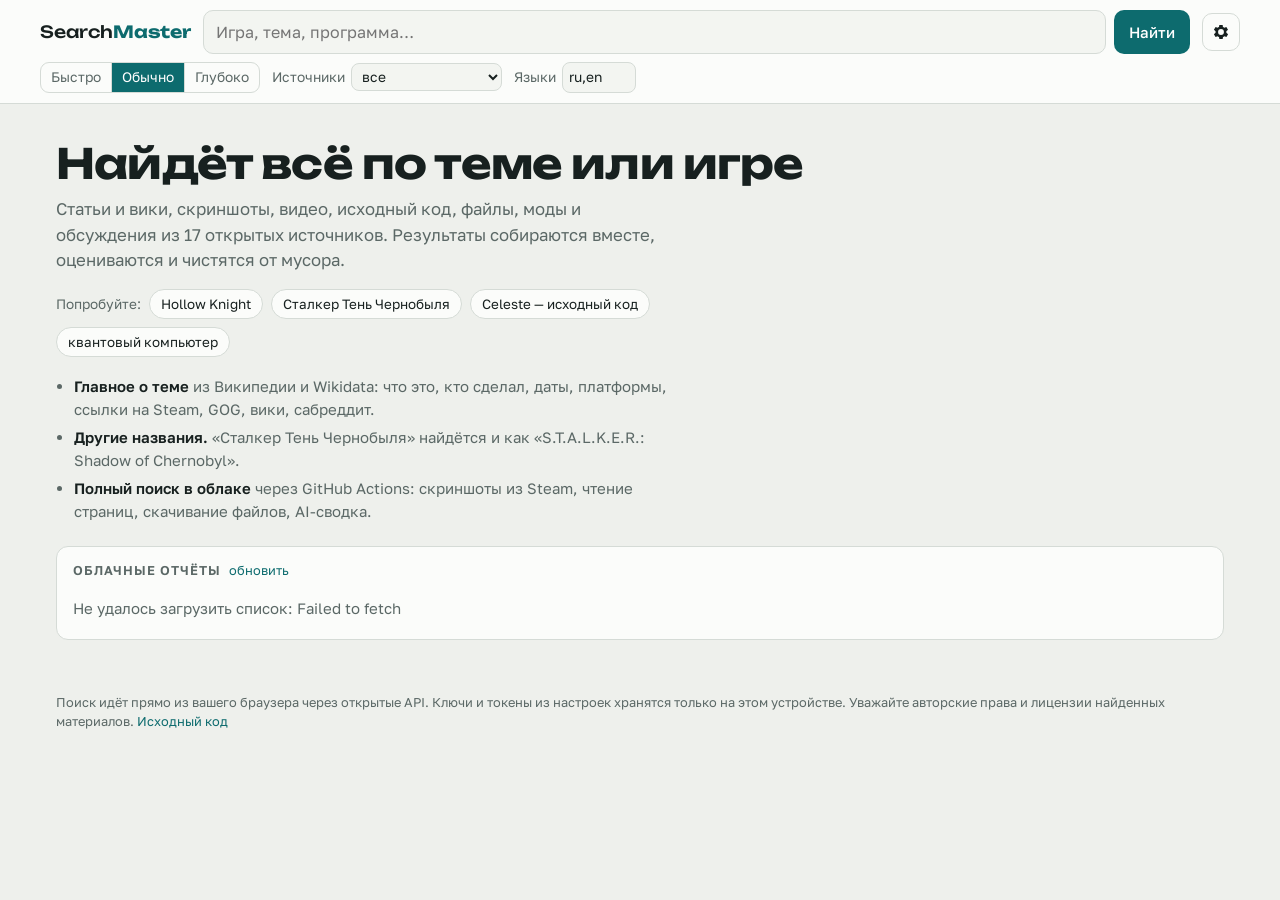
==== web/index.html @ d9faf81f "Add web app on GitHub Pages: search by link from phone or PC web/ is a static app published by .gith" ====
<!doctype html>
<html lang="ru">
<head>
<meta charset="utf-8">
<meta name="viewport" content="width=device-width, initial-scale=1, viewport-fit=cover">
<title>SearchMaster</title>
<meta name="description" content="Ищет всё по теме или игре: статьи, вики, скриншоты, видео, исходный код, файлы, моды и обсуждения.">
<meta name="theme-color" content="#0d6b6e">
<link rel="manifest" href="manifest.webmanifest">
<link rel="icon" href="icon.svg" type="image/svg+xml">
<link rel="apple-touch-icon" href="icon-192.png">
<link rel="preconnect" href="https://fonts.googleapis.com">
<link rel="preconnect" href="https://fonts.gstatic.com" crossorigin>
<link rel="stylesheet" href="https://fonts.googleapis.com/css2?family=Golos+Text:wght@400;500;600&family=JetBrains+Mono:wght@400;500&family=Unbounded:wght@500;700&display=swap">
<link rel="stylesheet" href="style.css">
</head>
<body>
<div class="progress" id="progress" hidden><span></span></div>

<header class="topbar">
  <div class="topbar-inner">
    <a class="brand" href="./" aria-label="SearchMaster — на главную">Search<b>Master</b></a>
    <form class="searchbar" id="searchForm" role="search">
      <label class="visually-hidden" for="q">Что искать</label>
      <input id="q" name="q" type="search" placeholder="Игра, тема, программа…" autocomplete="off" enterkeyhint="search" required>
      <button type="submit" class="btn btn-primary" id="goBtn">Найти</button>
    </form>
    <button class="btn btn-ghost icon-btn" id="settingsBtn" type="button" aria-label="Настройки" title="Настройки">
      <svg viewBox="0 0 24 24" width="20" height="20" aria-hidden="true"><path fill="currentColor" d="M19.4 13a7.6 7.6 0 0 0 0-2l2-1.6-2-3.4-2.4 1a7.4 7.4 0 0 0-1.7-1L15 3.5h-4l-.4 2.5a7.4 7.4 0 0 0-1.7 1l-2.4-1-2 3.4 2 1.6a7.6 7.6 0 0 0 0 2l-2 1.6 2 3.4 2.4-1c.5.4 1.1.8 1.7 1l.4 2.5h4l.4-2.5c.6-.2 1.2-.6 1.7-1l2.4 1 2-3.4-2-1.6ZM13 15.5a3.5 3.5 0 1 1 0-7 3.5 3.5 0 0 1 0 7Z" transform="translate(-1 0)"/></svg>
    </button>
  </div>
  <div class="options" id="options">
    <div class="seg" role="radiogroup" aria-label="Глубина поиска">
      <label><input type="radio" name="mode" value="quick" id="modeQuick"><span>Быстро</span></label>
      <label><input type="radio" name="mode" value="normal" id="modeNormal" checked><span>Обычно</span></label>
      <label><input type="radio" name="mode" value="deep" id="modeDeep"><span>Глубоко</span></label>
    </div>
    <label class="opt">Источники
      <select id="preset">
        <option value="all">все</option>
        <option value="game">для игр</option>
        <option value="code">код</option>
        <option value="media">картинки и видео</option>
        <option value="text">тексты</option>
      </select>
    </label>
    <label class="opt">Языки <input id="langs" value="ru,en" size="6" spellcheck="false"></label>
  </div>
</header>

<main class="page">
  <section class="hero" id="hero">
    <h1>Найдёт всё по теме или игре</h1>
    <p class="lead">Статьи и вики, скриншоты, видео, исходный код, файлы, моды и обсуждения из 17 открытых источников. Результаты собираются вместе, оцениваются и чистятся от мусора.</p>
    <div class="examples" id="examples">
      <span class="label">Попробуйте:</span>
      <button type="button" class="chip" data-q="Hollow Knight">Hollow Knight</button>
      <button type="button" class="chip" data-q="Сталкер Тень Чернобыля">Сталкер Тень Чернобыля</button>
      <button type="button" class="chip" data-q="Celeste" data-preset="code">Celeste — исходный код</button>
      <button type="button" class="chip" data-q="квантовый компьютер" data-preset="text">квантовый компьютер</button>
    </div>
    <ul class="features">
      <li><b>Главное о теме</b> из Википедии и Wikidata: что это, кто сделал, даты, платформы, ссылки на Steam, GOG, вики, сабреддит.</li>
      <li><b>Другие названия.</b> «Сталкер Тень Чернобыля» найдётся и как «S.T.A.L.K.E.R.: Shadow of Chernobyl».</li>
      <li><b>Полный поиск в облаке</b> через GitHub Actions: скриншоты из Steam, чтение страниц, скачивание файлов, AI-сводка.</li>
    </ul>
  </section>

  <section class="report-banner" id="reportBanner" hidden></section>

  <div class="layout" id="layout" hidden>
    <div class="col-main">
      <section class="subject" id="subject" hidden></section>
      <section class="panel ai" id="ai" hidden>
        <h2>AI-анализ</h2>
        <div id="aiBody" class="md"></div>
      </section>
      <section class="terms" id="termsBox" hidden>
        <h2 class="mini">Связанные темы <span class="hint">нажмите, чтобы уточнить поиск</span></h2>
        <div class="chips" id="terms"></div>
      </section>
      <div class="results-head">
        <nav class="tabs" id="tabs" aria-label="Категории"></nav>
        <div class="filters">
          <label class="visually-hidden" for="filter">Фильтр</label>
          <input id="filter" type="search" placeholder="Фильтр по найденному">
          <label class="check"><input type="checkbox" id="showAll"> нерелевантные</label>
        </div>
      </div>
      <section id="results" class="results" aria-live="polite"></section>
    </div>

    <aside class="col-side">
      <section class="panel" id="sourcesPanel">
        <h2 class="mini">Источники <span class="mono" id="sourcesSummary"></span></h2>
        <ul class="sources" id="sources"></ul>
        <div class="export" id="exportBox">
          <button class="btn btn-ghost small" type="button" id="shareBtn">Ссылка на поиск</button>
          <button class="btn btn-ghost small" type="button" id="jsonBtn">JSON</button>
          <button class="btn btn-ghost small" type="button" id="csvBtn">CSV</button>
        </div>
      </section>
      <section class="panel cloud" id="cloud">
        <h2 class="mini">Полный поиск в облаке</h2>
        <p class="small-text">GitHub Actions сделает всё, что не умеет браузер: официальные скриншоты и трейлеры Steam, чтение найденных страниц, скачивание файлов и исходников, AI-сводку. Занимает 1–5 минут.</p>
        <div class="cloud-opts">
          <label class="check"><input type="checkbox" id="cloudDownload" checked> скачивать файлы</label>
          <label class="opt">ZIP исходников
            <select id="cloudZips"><option>0</option><option>3</option><option>5</option><option>10</option></select>
          </label>
        </div>
        <button class="btn btn-primary wide" type="button" id="cloudBtn">Запустить полный поиск</button>
        <div id="cloudStatus" class="cloud-status" aria-live="polite"></div>
      </section>
    </aside>
  </div>

  <section class="panel history" id="historyBox">
    <h2 class="mini">Облачные отчёты <button class="link-btn" type="button" id="historyReload">обновить</button></h2>
    <ul id="history" class="history-list"><li class="muted">Загружаю…</li></ul>
  </section>
</main>

<footer class="foot">
  <p>Поиск идёт прямо из вашего браузера через открытые API. Ключи и токены из настроек хранятся только на этом устройстве.
  Уважайте авторские права и лицензии найденных материалов. <a id="repoLink" href="https://github.com/AbyzeR-1337/SearchMaster" target="_blank" rel="noopener">Исходный код</a></p>
</footer>

<dialog id="settings" class="dialog">
  <form method="dialog" id="settingsForm">
    <h2>Настройки</h2>
    <p class="small-text">Всё необязательно. Без ключей работает 15 источников. Значения сохраняются только в этом браузере.</p>
    <fieldset>
      <legend>Облачный поиск (GitHub)</legend>
      <label>Репозиторий <input id="setRepo" placeholder="владелец/репозиторий" spellcheck="false"></label>
      <label>GitHub-токен <input id="setToken" type="password" autocomplete="off" spellcheck="false" placeholder="github_pat_…"></label>
      <p class="small-text">Нужен, чтобы запускать облачный поиск прямо отсюда и искать по коду на GitHub.
        <a href="https://github.com/settings/personal-access-tokens/new" target="_blank" rel="noopener">Создать токен</a>:
        Fine-grained, доступ только к репозиторию SearchMaster, права <b>Actions: Read and write</b>.
        Без токена облачный поиск запускается через issue на GitHub.</p>
    </fieldset>
    <fieldset>
      <legend>Дополнительные источники</legend>
      <label>YouTube API key <input id="setYoutube" type="password" autocomplete="off" spellcheck="false"></label>
      <label>Google API key <input id="setGoogleKey" type="password" autocomplete="off" spellcheck="false"></label>
      <label>Google Search engine ID (cx) <input id="setGoogleCx" autocomplete="off" spellcheck="false"></label>
      <p class="small-text">Google Programmable Search с настройкой «искать во всём интернете» даёт поиск по всему вебу и картинкам.</p>
    </fieldset>
    <div class="dialog-actions">
      <button class="btn btn-ghost" type="button" id="clearSettings">Стереть всё</button>
      <button class="btn btn-ghost" value="cancel" formnovalidate>Отмена</button>
      <button class="btn btn-primary" value="save" id="saveSettings">Сохранить</button>
    </div>
  </form>
</dialog>

<div class="lightbox" id="lightbox" hidden>
  <button class="lb-close" type="button" id="lbClose" aria-label="Закрыть">×</button>
  <img id="lbImg" alt="">
  <a id="lbLink" target="_blank" rel="noopener"></a>
</div>

<div class="toast" id="toast" role="status" hidden></div>

<script type="module" src="app.js"></script>
</body>
</html>
---- web/style.css ----
/* Layout: sticky search bar on top; results column + side rail (sources, cloud) that stacks on phones. */
:root {
  --bg: #eef0ec;
  --surface: #fbfcfa;
  --surface-2: #f3f5f1;
  --ink: #17201f;
  --muted: #5b6866;
  --line: #d5dbd6;
  --accent: #0d6b6e;
  --accent-ink: #ffffff;
  --accent-soft: #d6eae8;
  --signal: #b8620f;
  --ok: #2b7a3e;
  --err: #b0361e;
  --shadow: 0 1px 2px rgb(23 32 31 / 6%), 0 4px 14px rgb(23 32 31 / 5%);
  --font-display: "Unbounded", "Golos Text", system-ui, sans-serif;
  --font-body: "Golos Text", system-ui, -apple-system, "Segoe UI", Roboto, sans-serif;
  --font-mono: "JetBrains Mono", ui-monospace, "SFMono-Regular", Consolas, monospace;
  --radius: 12px;
  color-scheme: light;
}
@media (prefers-color-scheme: dark) {
  :root:not([data-theme="light"]) {
    --bg: #0f1514; --surface: #161e1d; --surface-2: #1b2524; --ink: #e2e9e7; --muted: #93a29f; --line: #27322f;
    --accent: #46b9b6; --accent-ink: #062120; --accent-soft: #163533; --signal: #eba04f; --ok: #5cc27a; --err: #ff8a70;
    --shadow: none; color-scheme: dark;
  }
}
:root[data-theme="dark"] {
  --bg: #0f1514; --surface: #161e1d; --surface-2: #1b2524; --ink: #e2e9e7; --muted: #93a29f; --line: #27322f;
  --accent: #46b9b6; --accent-ink: #062120; --accent-soft: #163533; --signal: #eba04f; --ok: #5cc27a; --err: #ff8a70;
  --shadow: none; color-scheme: dark;
}

* { box-sizing: border-box; }
html { -webkit-text-size-adjust: 100%; }
body {
  margin: 0; background: var(--bg); color: var(--ink);
  font: 15px/1.5 var(--font-body);
  padding-bottom: env(safe-area-inset-bottom, 0px);
}
a { color: var(--accent); text-decoration: none; }
a:hover { text-decoration: underline; }
img { max-width: 100%; }
[hidden] { display: none !important; }
:focus-visible { outline: 2px solid var(--accent); outline-offset: 2px; }
.visually-hidden { position: absolute; width: 1px; height: 1px; overflow: hidden; clip: rect(0 0 0 0); white-space: nowrap; }
.mono { font-family: var(--font-mono); font-size: .78rem; color: var(--muted); font-weight: 400; }
.muted { color: var(--muted); }
.small-text { font-size: .86rem; color: var(--muted); margin: .4rem 0; }

/* ---------- top bar */
body::before { content: ""; position: fixed; inset: 0 0 auto; height: env(safe-area-inset-top, 0px); background: var(--surface); z-index: 30; }
.topbar {
  position: sticky; top: env(safe-area-inset-top, 0px); z-index: 20;
  background: var(--surface); border-bottom: 1px solid var(--line);
  padding-left: max(16px, env(safe-area-inset-left, 0px)); padding-right: max(16px, env(safe-area-inset-right, 0px));
}
.topbar-inner, .options { max-width: 1200px; margin: 0 auto; display: flex; align-items: center; gap: 12px; }
.topbar-inner { padding-block: 10px 6px; }
.brand { font-family: var(--font-display); font-weight: 500; font-size: 1.05rem; color: var(--ink); letter-spacing: -.01em; white-space: nowrap; }
.brand b { font-weight: 700; color: var(--accent); }
.brand:hover { text-decoration: none; }
.searchbar { flex: 1; display: flex; gap: 8px; min-width: 0; }
.searchbar input {
  flex: 1; min-width: 0; font: inherit; font-size: 1rem; color: var(--ink); background: var(--surface-2);
  border: 1px solid var(--line); border-radius: 10px; padding: 9px 12px;
}
.searchbar input:focus { border-color: var(--accent); outline: none; box-shadow: 0 0 0 3px var(--accent-soft); }
.options { flex-wrap: wrap; padding-block: 2px 10px; font-size: .86rem; color: var(--muted); }
.opt { display: inline-flex; align-items: center; gap: 6px; }
.opt select, .opt input {
  font: inherit; color: var(--ink); background: var(--surface-2); border: 1px solid var(--line); border-radius: 8px; padding: 4px 6px;
}
.seg { display: inline-flex; border: 1px solid var(--line); border-radius: 9px; overflow: hidden; }
.seg input { position: absolute; opacity: 0; pointer-events: none; }
.seg span { display: block; padding: 4px 10px; cursor: pointer; color: var(--muted); }
.seg label + label span { border-left: 1px solid var(--line); }
.seg input:checked + span { background: var(--accent); color: var(--accent-ink); }
.seg input:focus-visible + span { outline: 2px solid var(--accent); outline-offset: -2px; }

.btn {
  font: inherit; font-weight: 500; border-radius: 10px; padding: 8px 14px; cursor: pointer; border: 1px solid transparent;
  display: inline-flex; align-items: center; justify-content: center; gap: 6px; white-space: nowrap;
}
.btn-primary { background: var(--accent); color: var(--accent-ink); }
.btn-primary:hover { filter: brightness(1.08); }
.btn-primary:disabled { opacity: .55; cursor: progress; }
.btn-ghost { background: transparent; color: var(--ink); border-color: var(--line); }
.btn-ghost:hover { background: var(--surface-2); }
.btn.small { padding: 4px 10px; font-size: .82rem; }
.btn.wide { width: 100%; }
.icon-btn { padding: 8px; }
.link-btn { background: none; border: 0; padding: 0; color: var(--accent); font: inherit; font-size: .8rem; cursor: pointer; font-weight: 400; }

.progress { position: fixed; top: env(safe-area-inset-top, 0px); left: 0; right: 0; height: 3px; z-index: 40; overflow: hidden; }
.progress span { display: block; height: 100%; width: 30%; background: var(--signal); animation: slide 1.1s ease-in-out infinite; }
@keyframes slide { from { transform: translateX(-100%); } to { transform: translateX(380%); } }
@media (prefers-reduced-motion: reduce) { .progress span { animation: none; width: 100%; opacity: .6; } }

/* ---------- page */
.page {
  max-width: 1200px; margin: 0 auto; padding-block: 18px 32px;
  padding-left: max(16px, env(safe-area-inset-left, 0px)); padding-right: max(16px, env(safe-area-inset-right, 0px));
  display: grid; gap: 18px;
}
.hero { padding-block: 18px 6px; max-width: 760px; }
.hero h1 { font-family: var(--font-display); font-weight: 700; font-size: clamp(1.6rem, 4.6vw, 2.6rem); line-height: 1.15; margin: 0 0 10px; text-wrap: balance; letter-spacing: -.02em; }
.lead { font-size: 1.05rem; color: var(--muted); margin: 0 0 16px; max-width: 62ch; }
.examples { display: flex; flex-wrap: wrap; gap: 8px; align-items: center; margin-bottom: 18px; }
.examples .label { font-size: .85rem; color: var(--muted); }
.features { margin: 0; padding-left: 1.1rem; display: grid; gap: 6px; color: var(--muted); max-width: 70ch; }
.features b { color: var(--ink); font-weight: 600; }

.chip {
  font: inherit; font-size: .84rem; background: var(--surface); color: var(--ink); border: 1px solid var(--line);
  border-radius: 999px; padding: 4px 11px; cursor: pointer;
}
.chip:hover { border-color: var(--accent); color: var(--accent); }
.chips { display: flex; flex-wrap: wrap; gap: 6px; }

.layout { display: grid; grid-template-columns: minmax(0, 1fr) 320px; gap: 22px; align-items: start; }
.col-main { display: grid; gap: 16px; min-width: 0; }
.col-side { display: grid; gap: 16px; min-width: 0; }
@media (max-width: 900px) {
  .layout { grid-template-columns: minmax(0, 1fr); }
}

.panel { background: var(--surface); border: 1px solid var(--line); border-radius: var(--radius); padding: 14px 16px; min-width: 0; }
h2.mini { font-size: .8rem; text-transform: uppercase; letter-spacing: .08em; color: var(--muted); font-weight: 600; margin: 0 0 10px; display: flex; gap: 8px; align-items: baseline; flex-wrap: wrap; }
h2.mini .hint { text-transform: none; letter-spacing: 0; font-weight: 400; font-size: .8rem; }

/* ---------- subject card */
.subject {
  background: var(--surface); border: 1px solid var(--line); border-radius: var(--radius); box-shadow: var(--shadow);
  display: grid; grid-template-columns: 220px minmax(0, 1fr); gap: 18px; padding: 16px; position: relative;
}
.subject::before { content: ""; position: absolute; left: 0; top: 16px; bottom: 16px; width: 3px; border-radius: 3px; background: var(--signal); }
.subject .cover { width: 100%; aspect-ratio: 460 / 215; object-fit: cover; border-radius: 9px; background: var(--surface-2); }
.subject .cover.contain { object-fit: contain; padding: 8px; }
.subject h2 { font-family: var(--font-display); font-weight: 700; font-size: 1.35rem; margin: 0; line-height: 1.2; text-wrap: balance; }
.subject .desc { color: var(--muted); margin: 2px 0 8px; }
.subject .extract { margin: 0 0 10px; max-width: 72ch; }
.subject .extract.clamp { display: -webkit-box; -webkit-line-clamp: 5; -webkit-box-orient: vertical; overflow: hidden; }
.facts { display: grid; grid-template-columns: max-content minmax(0, 1fr); gap: 3px 14px; margin: 10px 0; font-size: .9rem; }
.facts dt { color: var(--muted); font-family: var(--font-mono); font-size: .76rem; padding-top: 2px; }
.facts dd { margin: 0; overflow-wrap: anywhere; }
.links { display: flex; flex-wrap: wrap; gap: 6px; margin-top: 8px; }
.links a { font-size: .82rem; border: 1px solid var(--line); border-radius: 999px; padding: 3px 10px; background: var(--surface-2); }
.aliases { font-size: .85rem; color: var(--muted); margin-top: 8px; }
.eyebrow { font-family: var(--font-mono); font-size: .72rem; color: var(--signal); text-transform: uppercase; letter-spacing: .1em; }
@media (max-width: 620px) {
  .subject { grid-template-columns: minmax(0, 1fr); }
  .subject .cover { max-height: 200px; }
}

.terms h2.mini { margin-bottom: 8px; }

/* ---------- tabs & filters */
.results-head { display: grid; gap: 10px; }
.tabs { display: flex; gap: 6px; overflow-x: auto; padding-bottom: 4px; scrollbar-width: thin; }
.tab {
  flex: 0 0 auto; font: inherit; font-size: .86rem; border: 1px solid var(--line); background: var(--surface); color: var(--ink);
  border-radius: 999px; padding: 5px 12px; cursor: pointer;
}
.tab .n { font-family: var(--font-mono); font-size: .76rem; color: var(--muted); margin-left: 4px; }
.tab[aria-pressed="true"] { background: var(--ink); color: var(--bg); border-color: var(--ink); }
.tab[aria-pressed="true"] .n { color: inherit; opacity: .75; }
.filters { display: flex; gap: 10px; align-items: center; flex-wrap: wrap; }
.filters input[type=search] {
  flex: 1 1 200px; min-width: 0; font: inherit; color: var(--ink); background: var(--surface); border: 1px solid var(--line);
  border-radius: 9px; padding: 6px 10px;
}
.check { font-size: .84rem; color: var(--muted); display: inline-flex; gap: 6px; align-items: center; white-space: nowrap; }

/* ---------- results */
.results { display: grid; gap: 18px; min-width: 0; }
.group h3 { font-family: var(--font-display); font-weight: 500; font-size: 1rem; margin: 0 0 10px; display: flex; gap: 8px; align-items: baseline; }
.group h3 .mono { font-size: .8rem; }
.list { display: grid; gap: 8px; }
.card {
  display: grid; grid-template-columns: 88px minmax(0, 1fr); gap: 12px; background: var(--surface);
  border: 1px solid var(--line); border-radius: 10px; padding: 10px; min-width: 0;
}
.card.noimg { grid-template-columns: minmax(0, 1fr); }
.card img { width: 88px; height: 66px; object-fit: cover; border-radius: 7px; background: var(--surface-2); }
.card .t { font-weight: 600; overflow-wrap: anywhere; line-height: 1.3; }
.card .m { font-family: var(--font-mono); font-size: .74rem; color: var(--muted); margin: 3px 0; overflow-wrap: anywhere; }
.card .s { font-size: .9rem; overflow-wrap: anywhere; color: var(--ink); opacity: .9; }
.card.low { opacity: .6; }
.src { color: var(--accent); }
.more { justify-self: start; }
.gallery { display: grid; grid-template-columns: repeat(auto-fill, minmax(150px, 1fr)); gap: 8px; }
.gallery button {
  all: unset; cursor: zoom-in; display: grid; background: var(--surface); border: 1px solid var(--line); border-radius: 10px; overflow: hidden;
}
.gallery button:focus-visible { outline: 2px solid var(--accent); }
.gallery img { width: 100%; height: 118px; object-fit: cover; display: block; background: var(--surface-2); }
.gallery span { font-size: .74rem; color: var(--muted); padding: 4px 7px; white-space: nowrap; overflow: hidden; text-overflow: ellipsis; }
.empty { color: var(--muted); padding: 24px; text-align: center; background: var(--surface); border: 1px dashed var(--line); border-radius: var(--radius); }

/* ---------- side */
.sources { list-style: none; margin: 0; padding: 0; display: grid; gap: 2px; font-size: .86rem; }
.sources li { display: grid; grid-template-columns: 10px minmax(0, 1fr) auto; gap: 8px; align-items: center; padding: 3px 0; }
.sources .dot { width: 8px; height: 8px; border-radius: 50%; background: var(--line); }
.sources .st-ok .dot { background: var(--ok); }
.sources .st-error .dot { background: var(--err); }
.sources .st-running .dot { background: var(--signal); animation: pulse 1s ease-in-out infinite; }
.sources .st-skipped, .sources .st-empty { color: var(--muted); }
.sources .msg { grid-column: 2 / 4; font-size: .75rem; color: var(--muted); margin-top: -2px; overflow-wrap: anywhere; }
.sources .cnt { font-family: var(--font-mono); font-size: .76rem; color: var(--muted); }
@keyframes pulse { 50% { opacity: .35; } }
@media (prefers-reduced-motion: reduce) { .sources .st-running .dot { animation: none; } }
.export { display: flex; flex-wrap: wrap; gap: 6px; margin-top: 12px; padding-top: 12px; border-top: 1px solid var(--line); }
.cloud-opts { display: flex; flex-wrap: wrap; gap: 10px 14px; align-items: center; margin: 8px 0 10px; font-size: .86rem; }
.cloud-status { font-size: .85rem; margin-top: 10px; display: grid; gap: 6px; }
.cloud-status .step { display: flex; gap: 8px; align-items: baseline; }
.cloud-status .err { color: var(--err); }

.history-list { list-style: none; margin: 0; padding: 0; display: grid; gap: 4px; }
.history-list li { display: flex; gap: 10px; align-items: baseline; flex-wrap: wrap; padding: 6px 0; border-bottom: 1px solid var(--line); }
.history-list li:last-child { border-bottom: 0; }
.history-list button { all: unset; cursor: pointer; color: var(--accent); font-weight: 500; }
.history-list button:hover { text-decoration: underline; }
.history-list .mono { font-size: .74rem; }

.report-banner {
  background: var(--accent-soft); border: 1px solid var(--line); border-radius: var(--radius); padding: 12px 16px;
  display: flex; flex-wrap: wrap; gap: 8px 16px; align-items: center; font-size: .9rem;
}
.report-banner b { font-weight: 600; }

/* ---------- AI markdown */
.md h3 { font-family: var(--font-display); font-weight: 500; font-size: 1rem; margin: 14px 0 4px; }
.md p, .md li { max-width: 75ch; overflow-wrap: anywhere; }
.md ul { padding-left: 1.2rem; margin: 4px 0; }
.ai h2 { font-family: var(--font-display); font-size: 1.05rem; font-weight: 500; margin: 0 0 4px; }

/* ---------- dialog, lightbox, toast */
.dialog { border: 1px solid var(--line); border-radius: 14px; background: var(--surface); color: var(--ink); padding: 0; width: min(560px, calc(100vw - 32px)); }
.dialog::backdrop { background: rgb(0 0 0 / 45%); }
.dialog form { padding: 18px; display: grid; gap: 12px; }
.dialog h2 { font-family: var(--font-display); font-weight: 500; font-size: 1.15rem; margin: 0; }
.dialog fieldset { border: 1px solid var(--line); border-radius: 10px; padding: 10px 12px; display: grid; gap: 8px; margin: 0; min-width: 0; }
.dialog legend { font-weight: 600; font-size: .9rem; padding: 0 4px; }
.dialog label { display: grid; gap: 3px; font-size: .85rem; color: var(--muted); }
.dialog input { font: inherit; color: var(--ink); background: var(--surface-2); border: 1px solid var(--line); border-radius: 8px; padding: 7px 9px; min-width: 0; }
.dialog-actions { display: flex; gap: 8px; justify-content: flex-end; flex-wrap: wrap; }

.lightbox {
  position: fixed; inset: 0; z-index: 50; background: rgb(8 12 12 / 88%); display: flex; flex-direction: column; align-items: center; justify-content: center;
  gap: 10px; padding: max(16px, env(safe-area-inset-top, 0px)) max(16px, env(safe-area-inset-right, 0px)) max(16px, env(safe-area-inset-bottom, 0px)) max(16px, env(safe-area-inset-left, 0px));
}
.lightbox img { max-width: 100%; max-height: 78vh; border-radius: 8px; background: #222; }
.lightbox a { color: #bfe6e4; text-align: center; overflow-wrap: anywhere; }
.lb-close { position: absolute; top: max(10px, env(safe-area-inset-top, 0px)); right: max(12px, env(safe-area-inset-right, 0px)); font-size: 2rem; line-height: 1; background: none; border: 0; color: #fff; cursor: pointer; }

.toast {
  position: fixed; left: 50%; transform: translateX(-50%); bottom: calc(18px + env(safe-area-inset-bottom, 0px)); z-index: 60;
  background: var(--ink); color: var(--bg); padding: 9px 16px; border-radius: 10px; font-size: .9rem; max-width: calc(100vw - 32px);
}

.foot {
  max-width: 1200px; margin: 0 auto; padding-block: 8px 28px; color: var(--muted); font-size: .8rem;
  padding-left: max(16px, env(safe-area-inset-left, 0px)); padding-right: max(16px, env(safe-area-inset-right, 0px));
}

@media (max-width: 560px) {
  .topbar { position: relative; top: auto; }
  .topbar-inner { flex-wrap: wrap; gap: 8px; padding-block: 8px 4px; }
  .options { flex-wrap: nowrap; overflow-x: auto; gap: 10px; padding-block: 2px 8px; scrollbar-width: none; }
  .options > * { flex: 0 0 auto; }
  .hero { padding-block: 4px 0; }
  .brand { order: 1; flex: 1; }
  #settingsBtn { order: 2; }
  .searchbar { order: 3; flex-basis: 100%; }
  .col-side { top: auto; }
  .card { grid-template-columns: 70px minmax(0, 1fr); }
  .card img { width: 70px; height: 54px; }
}
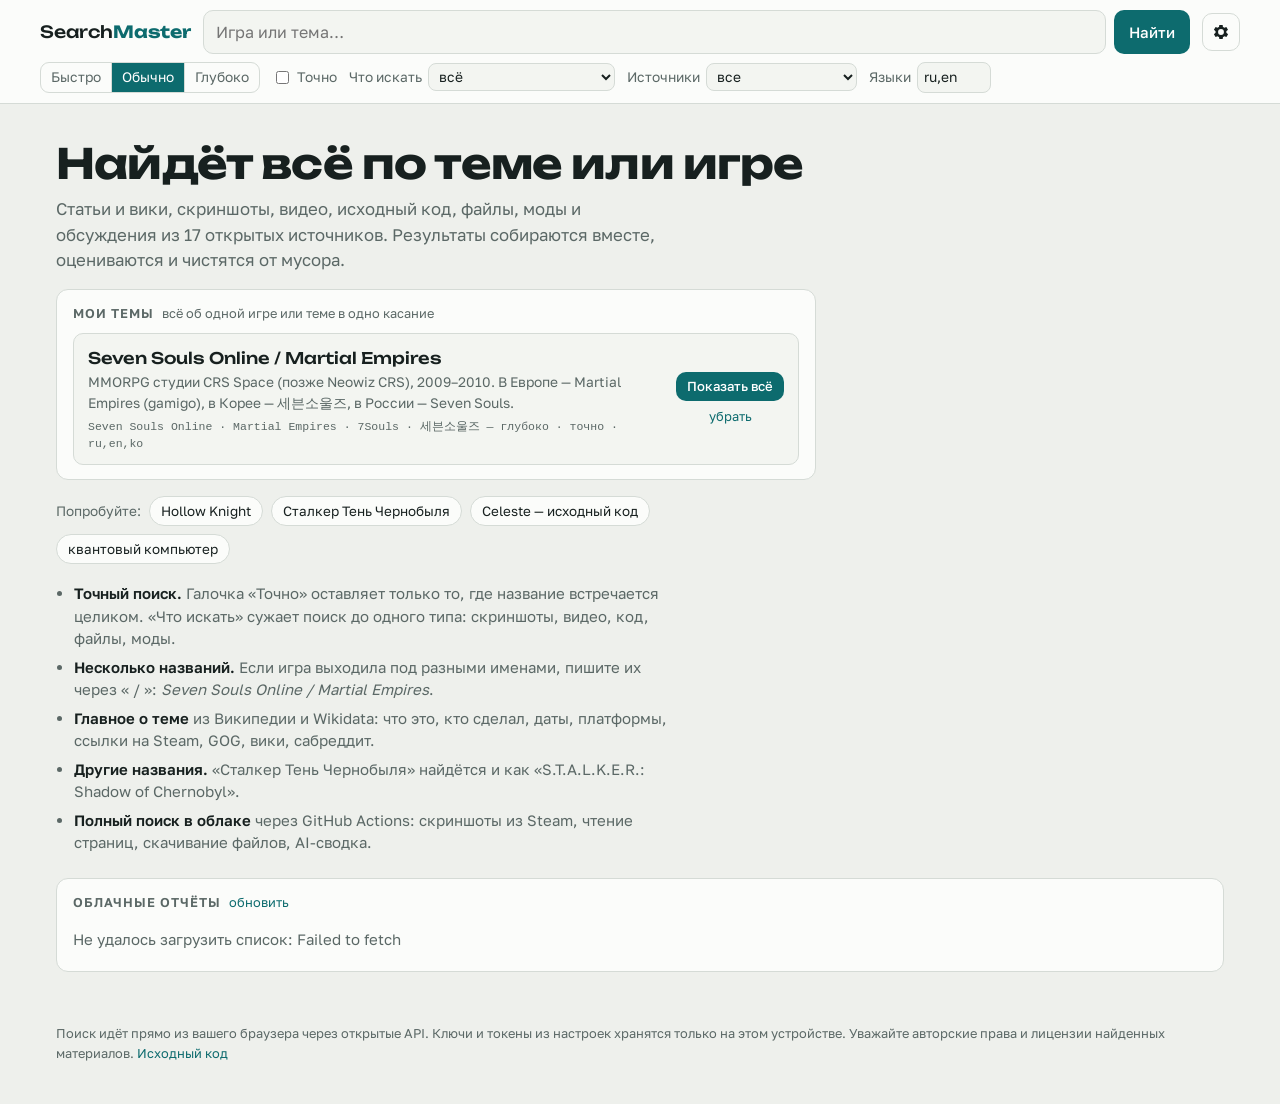
==== commit 0f6be6fa: "Exact search, "what to look for", several names per game, pinned topics - Several names of one subje" ====
--- a/web/index.html
+++ b/web/index.html
@@ -22,7 +22,7 @@
     <a class="brand" href="./" aria-label="SearchMaster — на главную">Search<b>Master</b></a>
     <form class="searchbar" id="searchForm" role="search">
       <label class="visually-hidden" for="q">Что искать</label>
-      <input id="q" name="q" type="search" placeholder="Игра, тема, программа…" autocomplete="off" enterkeyhint="search" required>
+      <input id="q" name="q" type="search" placeholder="Игра или тема…" autocomplete="off" enterkeyhint="search" required>
       <button type="submit" class="btn btn-primary" id="goBtn">Найти</button>
     </form>
     <button class="btn btn-ghost icon-btn" id="settingsBtn" type="button" aria-label="Настройки" title="Настройки">
@@ -35,6 +35,20 @@
       <label><input type="radio" name="mode" value="normal" id="modeNormal" checked><span>Обычно</span></label>
       <label><input type="radio" name="mode" value="deep" id="modeDeep"><span>Глубоко</span></label>
     </div>
+    <label class="opt chk-opt" title="Только результаты, где название встречается целиком"><input type="checkbox" id="exact"> Точно</label>
+    <label class="opt">Что искать
+      <select id="only">
+        <option value="">всё</option>
+        <option value="image">скриншоты и картинки</option>
+        <option value="video">видео</option>
+        <option value="code">исходный код</option>
+        <option value="file">файлы и документы</option>
+        <option value="mod">моды</option>
+        <option value="discussion">обсуждения</option>
+        <option value="text">статьи и вики</option>
+        <option value="audio">музыка и звук</option>
+      </select>
+    </label>
     <label class="opt">Источники
       <select id="preset">
         <option value="all">все</option>
@@ -52,6 +66,10 @@
   <section class="hero" id="hero">
     <h1>Найдёт всё по теме или игре</h1>
     <p class="lead">Статьи и вики, скриншоты, видео, исходный код, файлы, моды и обсуждения из 17 открытых источников. Результаты собираются вместе, оцениваются и чистятся от мусора.</p>
+    <section class="panel pins" id="pinsBox">
+      <h2 class="mini">Мои темы <span class="hint">всё об одной игре или теме в одно касание</span></h2>
+      <ul class="pins-list" id="pins"></ul>
+    </section>
     <div class="examples" id="examples">
       <span class="label">Попробуйте:</span>
       <button type="button" class="chip" data-q="Hollow Knight">Hollow Knight</button>
@@ -60,6 +78,8 @@
       <button type="button" class="chip" data-q="квантовый компьютер" data-preset="text">квантовый компьютер</button>
     </div>
     <ul class="features">
+      <li><b>Точный поиск.</b> Галочка «Точно» оставляет только то, где название встречается целиком. «Что искать» сужает поиск до одного типа: скриншоты, видео, код, файлы, моды.</li>
+      <li><b>Несколько названий.</b> Если игра выходила под разными именами, пишите их через « / »: <i>Seven Souls Online / Martial Empires</i>.</li>
       <li><b>Главное о теме</b> из Википедии и Wikidata: что это, кто сделал, даты, платформы, ссылки на Steam, GOG, вики, сабреддит.</li>
       <li><b>Другие названия.</b> «Сталкер Тень Чернобыля» найдётся и как «S.T.A.L.K.E.R.: Shadow of Chernobyl».</li>
       <li><b>Полный поиск в облаке</b> через GitHub Actions: скриншоты из Steam, чтение страниц, скачивание файлов, AI-сводка.</li>
@@ -75,6 +95,7 @@
         <h2>AI-анализ</h2>
         <div id="aiBody" class="md"></div>
       </section>
+      <div class="search-info" id="searchInfo" hidden></div>
       <section class="terms" id="termsBox" hidden>
         <h2 class="mini">Связанные темы <span class="hint">нажмите, чтобы уточнить поиск</span></h2>
         <div class="chips" id="terms"></div>
@@ -95,6 +116,7 @@
         <h2 class="mini">Источники <span class="mono" id="sourcesSummary"></span></h2>
         <ul class="sources" id="sources"></ul>
         <div class="export" id="exportBox">
+          <button class="btn btn-ghost small" type="button" id="pinBtn">Закрепить в «Мои темы»</button>
           <button class="btn btn-ghost small" type="button" id="shareBtn">Ссылка на поиск</button>
           <button class="btn btn-ghost small" type="button" id="jsonBtn">JSON</button>
           <button class="btn btn-ghost small" type="button" id="csvBtn">CSV</button>
--- a/web/style.css
+++ b/web/style.css
@@ -118,6 +118,21 @@
 }
 .chip:hover { border-color: var(--accent); color: var(--accent); }
 .chips { display: flex; flex-wrap: wrap; gap: 6px; }
+.chk-opt { gap: 5px; cursor: pointer; }
+.chk-opt input { accent-color: var(--accent); }
+
+.hero .pins { margin: 0 0 16px; }
+.pins-list { list-style: none; margin: 0; padding: 0; display: grid; gap: 10px; }
+.pin { display: grid; grid-template-columns: minmax(0, 1fr) auto; gap: 6px 14px; align-items: center; padding: 12px 14px;
+  border: 1px solid var(--line); border-radius: 10px; background: var(--surface-2); }
+.pin-title { font-family: var(--font-display); font-weight: 500; font-size: 1rem; overflow-wrap: anywhere; }
+.pin-note { font-size: .86rem; color: var(--muted); margin-top: 2px; }
+.pin-meta { font-family: var(--font-mono); font-size: .72rem; color: var(--muted); margin-top: 4px; overflow-wrap: anywhere; }
+.pin-actions { display: flex; flex-direction: column; gap: 6px; align-items: stretch; }
+@media (max-width: 560px) { .pin { grid-template-columns: minmax(0, 1fr); } .pin-actions { flex-direction: row; flex-wrap: wrap; } }
+.search-info { font-size: .86rem; color: var(--muted); display: flex; flex-wrap: wrap; gap: 6px 10px; align-items: center; }
+.search-info b { color: var(--ink); font-weight: 600; }
+.search-info .flag { font-family: var(--font-mono); font-size: .74rem; border: 1px solid var(--line); border-radius: 6px; padding: 1px 6px; }
 
 .layout { display: grid; grid-template-columns: minmax(0, 1fr) 320px; gap: 22px; align-items: start; }
 .col-main { display: grid; gap: 16px; min-width: 0; }
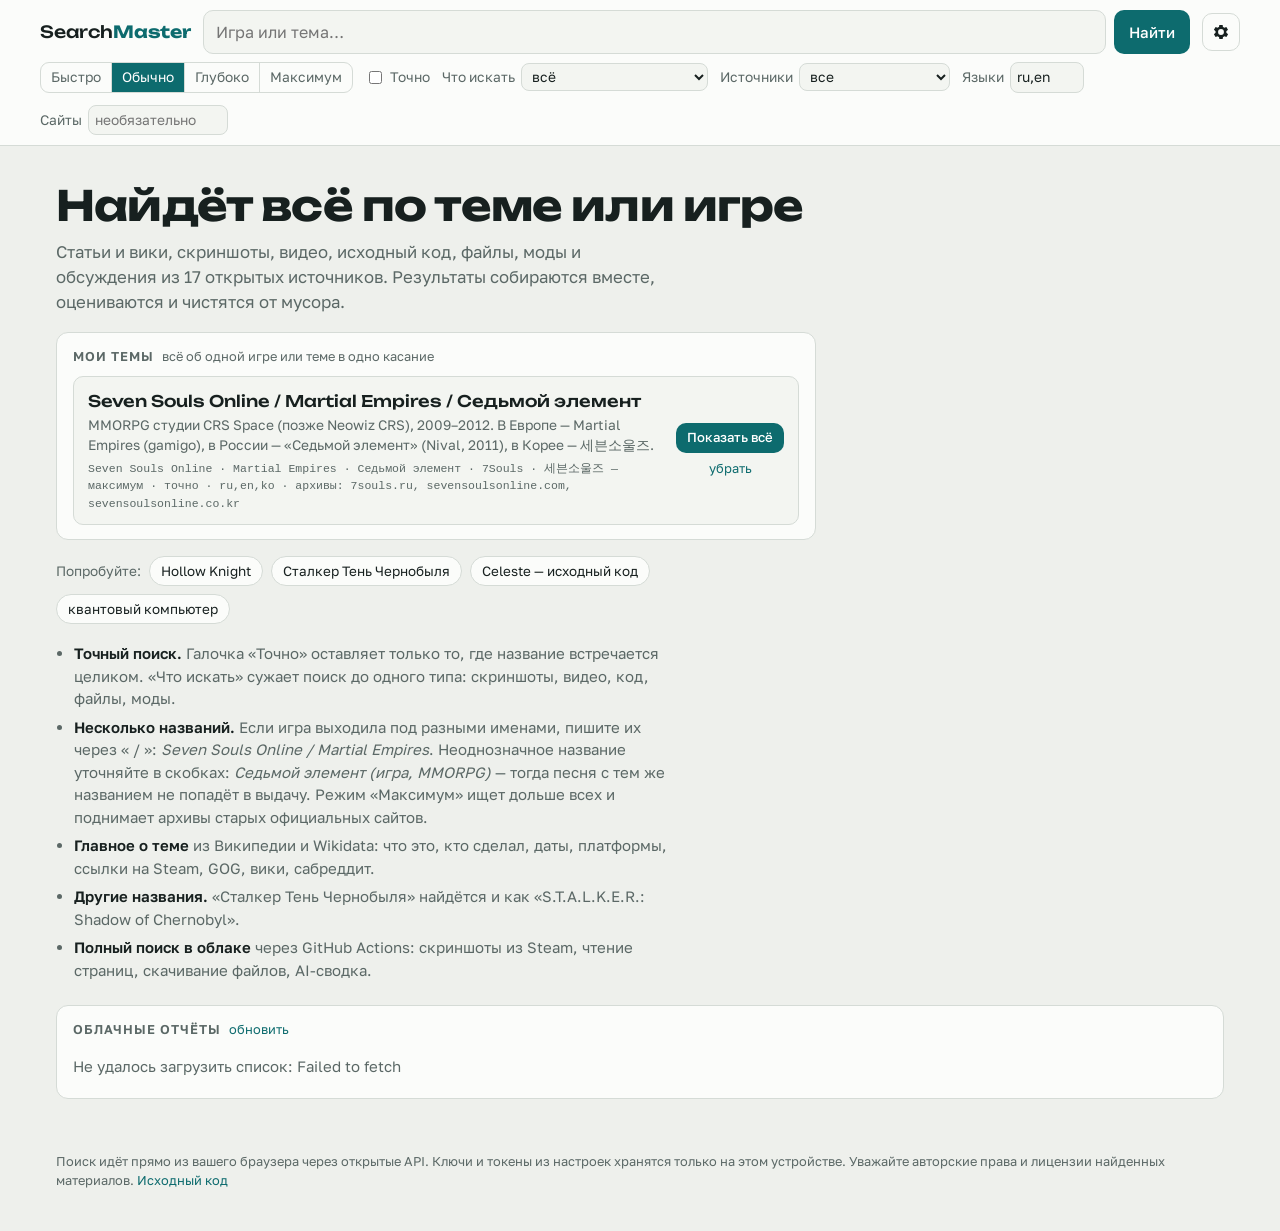
==== commit 0aabea20: "Maximum mode, archives of official sites, context words for ambiguous names - "max" mode: 100 result" ====
--- a/web/index.html
+++ b/web/index.html
@@ -34,6 +34,7 @@
       <label><input type="radio" name="mode" value="quick" id="modeQuick"><span>Быстро</span></label>
       <label><input type="radio" name="mode" value="normal" id="modeNormal" checked><span>Обычно</span></label>
       <label><input type="radio" name="mode" value="deep" id="modeDeep"><span>Глубоко</span></label>
+      <label><input type="radio" name="mode" value="max" id="modeMax"><span>Максимум</span></label>
     </div>
     <label class="opt chk-opt" title="Только результаты, где название встречается целиком"><input type="checkbox" id="exact"> Точно</label>
     <label class="opt">Что искать
@@ -59,6 +60,8 @@
       </select>
     </label>
     <label class="opt">Языки <input id="langs" value="ru,en" size="6" spellcheck="false"></label>
+    <label class="opt" title="Старые официальные сайты: их страницы, скриншоты и файлы будут подняты из Wayback Machine">Сайты
+      <input id="sites" size="14" spellcheck="false" placeholder="необязательно" inputmode="url"></label>
   </div>
 </header>
 
@@ -79,7 +82,7 @@
     </div>
     <ul class="features">
       <li><b>Точный поиск.</b> Галочка «Точно» оставляет только то, где название встречается целиком. «Что искать» сужает поиск до одного типа: скриншоты, видео, код, файлы, моды.</li>
-      <li><b>Несколько названий.</b> Если игра выходила под разными именами, пишите их через « / »: <i>Seven Souls Online / Martial Empires</i>.</li>
+      <li><b>Несколько названий.</b> Если игра выходила под разными именами, пишите их через « / »: <i>Seven Souls Online / Martial Empires</i>. Неоднозначное название уточняйте в скобках: <i>Седьмой элемент (игра, MMORPG)</i> — тогда песня с тем же названием не попадёт в выдачу. Режим «Максимум» ищет дольше всех и поднимает архивы старых официальных сайтов.</li>
       <li><b>Главное о теме</b> из Википедии и Wikidata: что это, кто сделал, даты, платформы, ссылки на Steam, GOG, вики, сабреддит.</li>
       <li><b>Другие названия.</b> «Сталкер Тень Чернобыля» найдётся и как «S.T.A.L.K.E.R.: Shadow of Chernobyl».</li>
       <li><b>Полный поиск в облаке</b> через GitHub Actions: скриншоты из Steam, чтение страниц, скачивание файлов, AI-сводка.</li>
